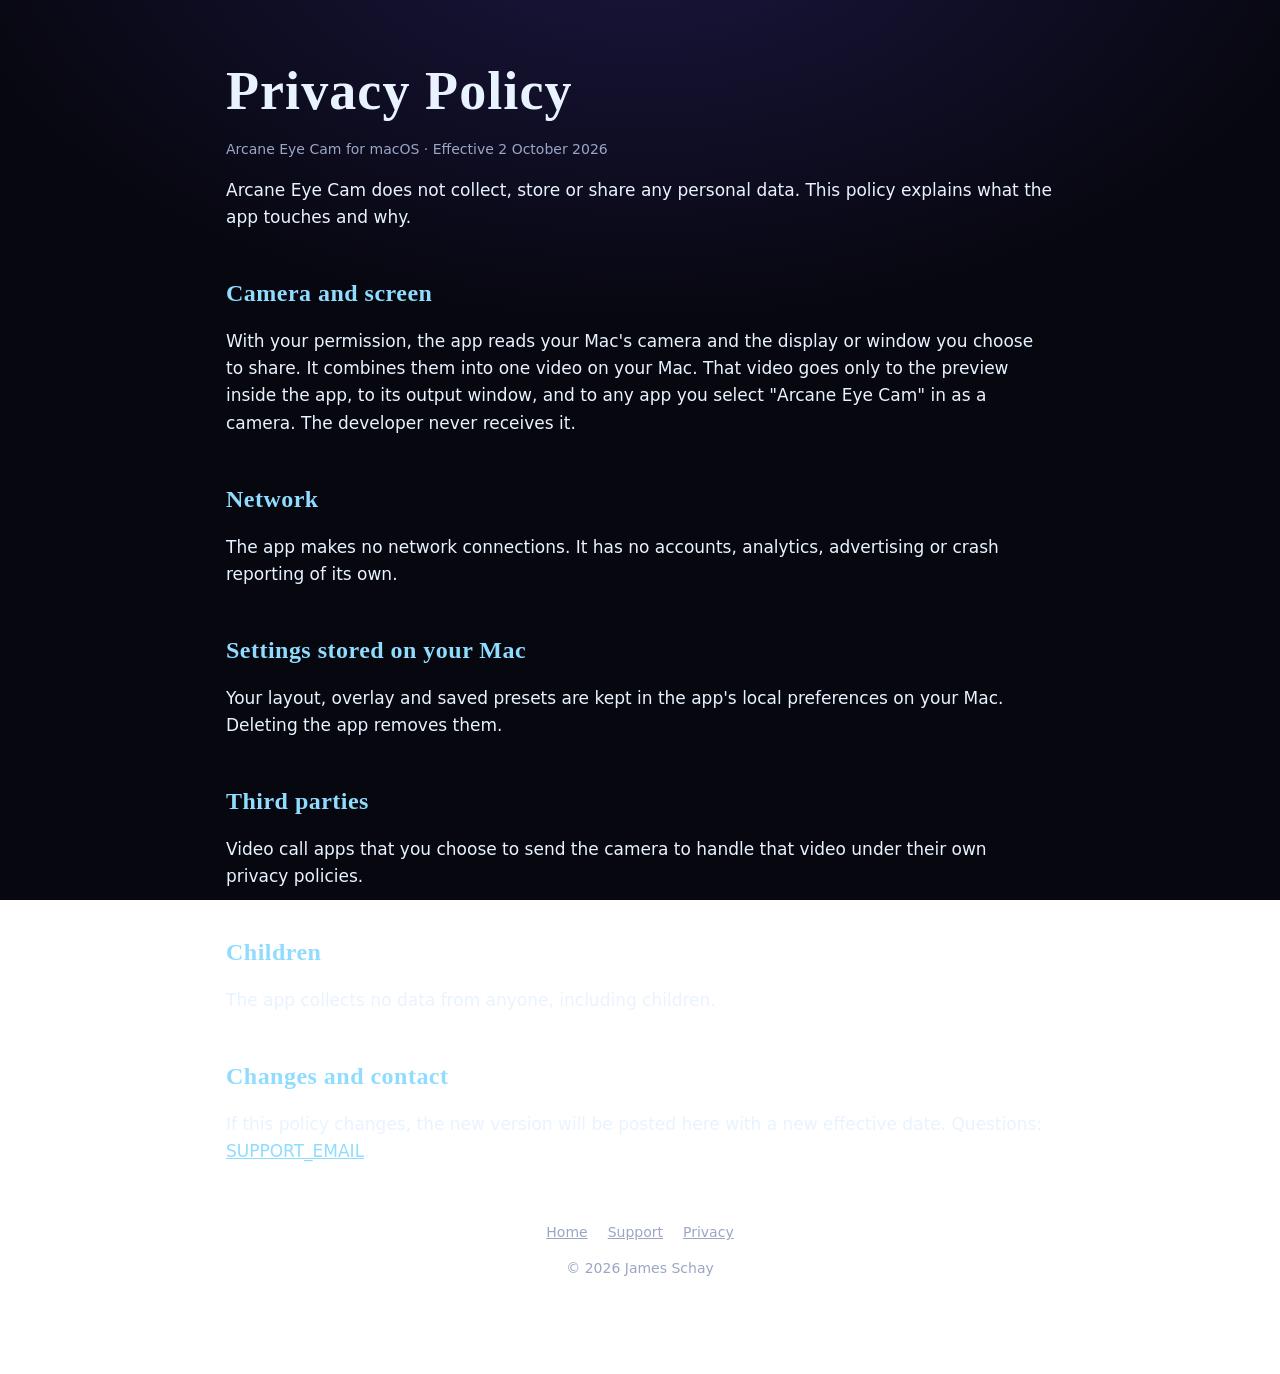
==== privacy.html @ d4c601be "Add Arcane Eye Cam store pages and Pages workflow Co-Authored-By: Claude Opus 5.5 (1M context) <nore" ====
<!doctype html><html lang="en"><head><meta charset="utf-8"><meta name="viewport" content="width=device-width,initial-scale=1"><link rel="stylesheet" href="style.css"><link rel="icon" href="icon.png"><title>Arcane Eye Cam Privacy</title></head><body><main>
<h1>Privacy Policy</h1><p class="small">Arcane Eye Cam for macOS · Effective 2 October 2026</p>
<p>Arcane Eye Cam does not collect, store or share any personal data. This policy explains what the app touches and why.</p>
<h2>Camera and screen</h2>
<p>With your permission, the app reads your Mac's camera and the display or window you choose to share. It combines them into one video on your Mac. That video goes only to the preview inside the app, to its output window, and to any app you select "Arcane Eye Cam" in as a camera. The developer never receives it.</p>
<h2>Network</h2>
<p>The app makes no network connections. It has no accounts, analytics, advertising or crash reporting of its own.</p>
<h2>Settings stored on your Mac</h2>
<p>Your layout, overlay and saved presets are kept in the app's local preferences on your Mac. Deleting the app removes them.</p>
<h2>Third parties</h2>
<p>Video call apps that you choose to send the camera to handle that video under their own privacy policies.</p>
<h2>Children</h2><p>The app collects no data from anyone, including children.</p>
<h2>Changes and contact</h2>
<p>If this policy changes, the new version will be posted here with a new effective date. Questions: <a href="mailto:SUPPORT_EMAIL">SUPPORT_EMAIL</a>.</p>
<nav><a href="index.html">Home</a><a href="support.html">Support</a><a href="privacy.html">Privacy</a></nav><p class="small" style="text-align:center">© 2026 James Schay</p></main></body></html>
---- style.css ----
@font-face{font-family:Cinzel;font-weight:600;src:url(fonts/Cinzel-600.ttf)}@font-face{font-family:Inter;font-weight:400;src:url(fonts/Inter-400.ttf)}@font-face{font-family:Inter;font-weight:600;src:url(fonts/Inter-600.ttf)}
:root{--bg:#07070f;--panel:#12112a;--line:#26244a;--text:#e9f3ff;--muted:#9aa6c4;--glow:#8fdcff;--accent:#7a4dff}
*{box-sizing:border-box}
body{margin:0;background:radial-gradient(1200px 700px at 50% -10%,#1b1640 0,var(--bg) 60%) fixed;color:var(--text);font:17px/1.6 Inter,system-ui,-apple-system,sans-serif}
main{max-width:860px;margin:0 auto;padding:48px 16px 80px}
a{color:var(--glow)}
h1,h2{font-family:Cinzel,Georgia,serif;letter-spacing:.02em;line-height:1.2}
h1{font-size:clamp(34px,6vw,54px);margin:.2em 0}
h2{font-size:24px;margin-top:2em;color:var(--glow)}
.hero{text-align:center;padding:24px 0 8px}
.hero img{width:180px;height:180px;filter:drop-shadow(0 0 40px rgba(57,182,255,.35))}
.lede{font-size:21px;color:var(--muted);max-width:620px;margin:0 auto}
.grid{display:grid;grid-template-columns:repeat(auto-fit,minmax(240px,1fr));gap:16px;margin-top:40px}
.card{background:var(--panel);border:1px solid var(--line);border-radius:16px;padding:20px}
.card h3{margin:0 0 6px;font-size:18px}
.card p{margin:0;color:var(--muted);font-size:15px}
.btn{display:inline-block;margin-top:24px;padding:12px 22px;border-radius:12px;background:var(--text);color:#0b0a1c;font-weight:600;text-decoration:none}
nav{display:flex;gap:20px;justify-content:center;margin-top:56px;font-size:14px;color:var(--muted)}
nav a{color:var(--muted)}
kbd{background:var(--panel);border:1px solid var(--line);border-radius:6px;padding:1px 6px;font-size:14px}
table{border-collapse:collapse;width:100%}td{padding:6px 8px;border-bottom:1px solid var(--line)}
.small{color:var(--muted);font-size:14px}
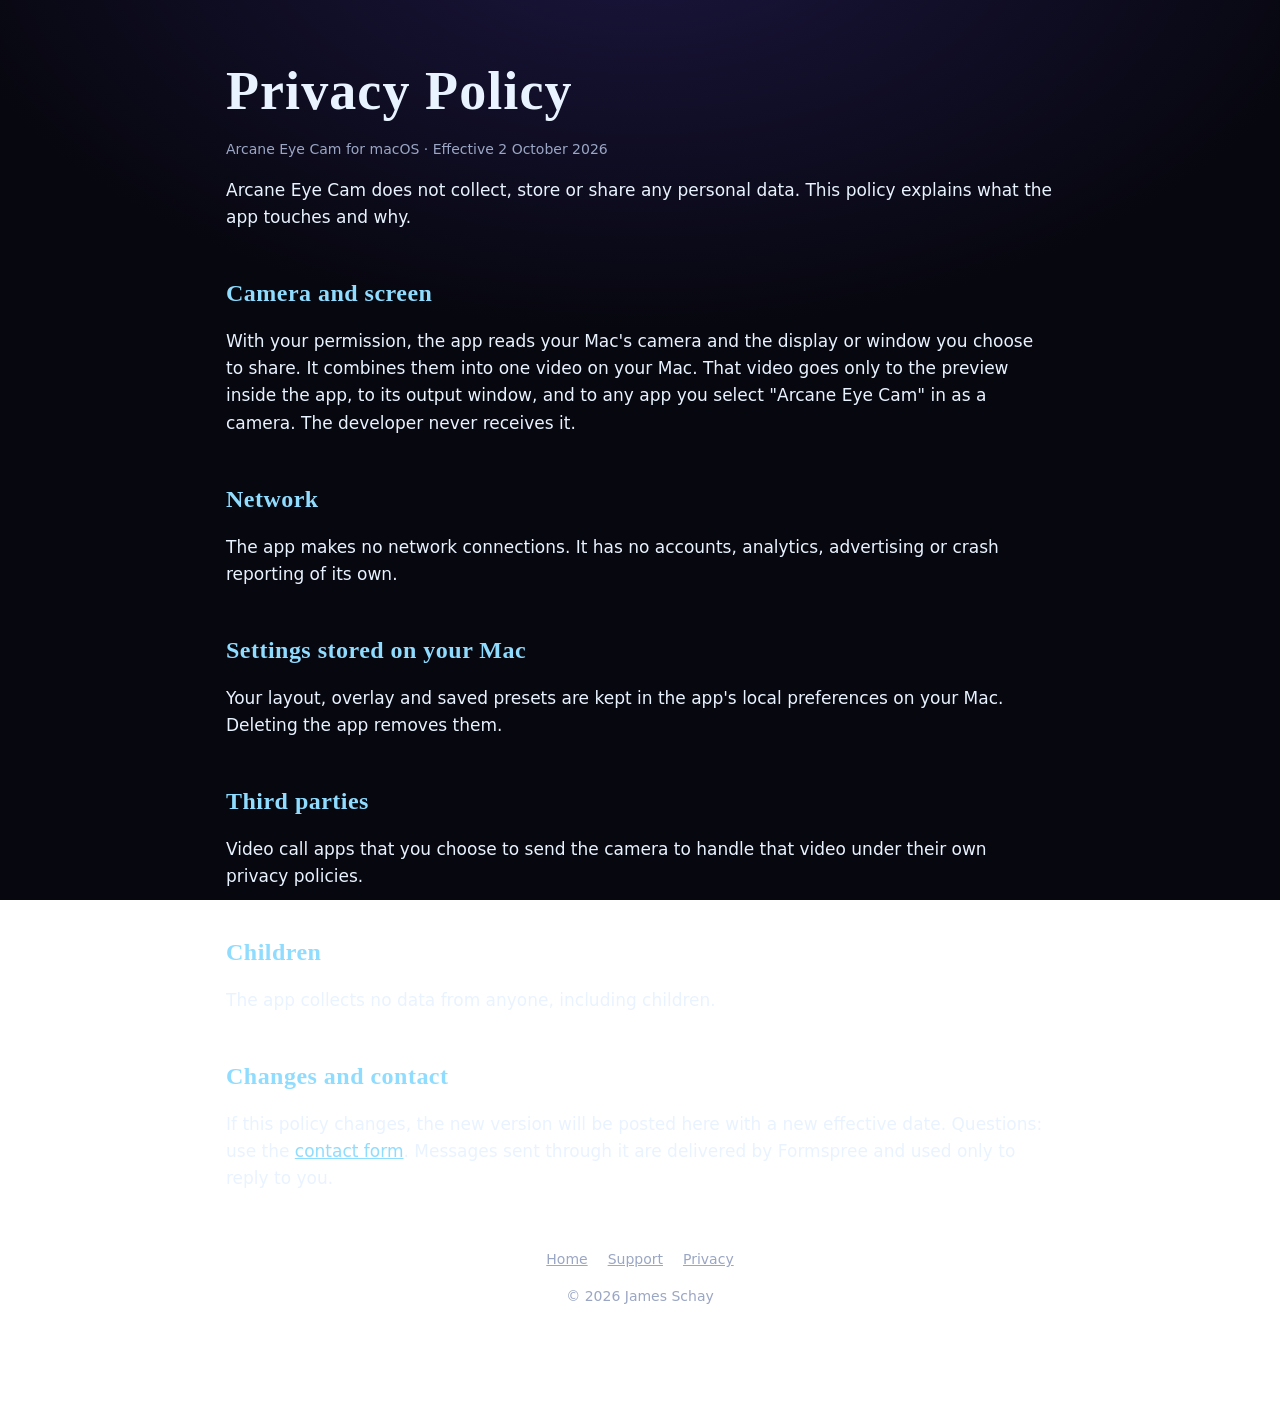
==== commit 9f89a22b: "Support: contact form via Formspree instead of a public email Co-Authored-By: Claude Opus 5.5 (1M co" ====
--- a/privacy.html
+++ b/privacy.html
@@ -11,5 +11,5 @@
 <p>Video call apps that you choose to send the camera to handle that video under their own privacy policies.</p>
 <h2>Children</h2><p>The app collects no data from anyone, including children.</p>
 <h2>Changes and contact</h2>
-<p>If this policy changes, the new version will be posted here with a new effective date. Questions: <a href="mailto:SUPPORT_EMAIL">SUPPORT_EMAIL</a>.</p>
+<p>If this policy changes, the new version will be posted here with a new effective date. Questions: use the <a href="support.html#contact">contact form</a>. Messages sent through it are delivered by Formspree and used only to reply to you.</p>
 <nav><a href="index.html">Home</a><a href="support.html">Support</a><a href="privacy.html">Privacy</a></nav><p class="small" style="text-align:center">© 2026 James Schay</p></main></body></html>
--- a/style.css
+++ b/style.css
@@ -20,3 +20,8 @@
 kbd{background:var(--panel);border:1px solid var(--line);border-radius:6px;padding:1px 6px;font-size:14px}
 table{border-collapse:collapse;width:100%}td{padding:6px 8px;border-bottom:1px solid var(--line)}
 .small{color:var(--muted);font-size:14px}
+form.card{display:grid;gap:14px;margin-top:12px}
+label{display:grid;gap:6px;font-size:15px;color:var(--muted)}
+input,textarea{font:inherit;color:var(--text);background:#0b0a1c;border:1px solid var(--line);border-radius:10px;padding:10px 12px;width:100%}
+input:focus,textarea:focus{outline:2px solid var(--glow);outline-offset:1px}
+form .btn{border:0;cursor:pointer;justify-self:start;margin-top:4px}
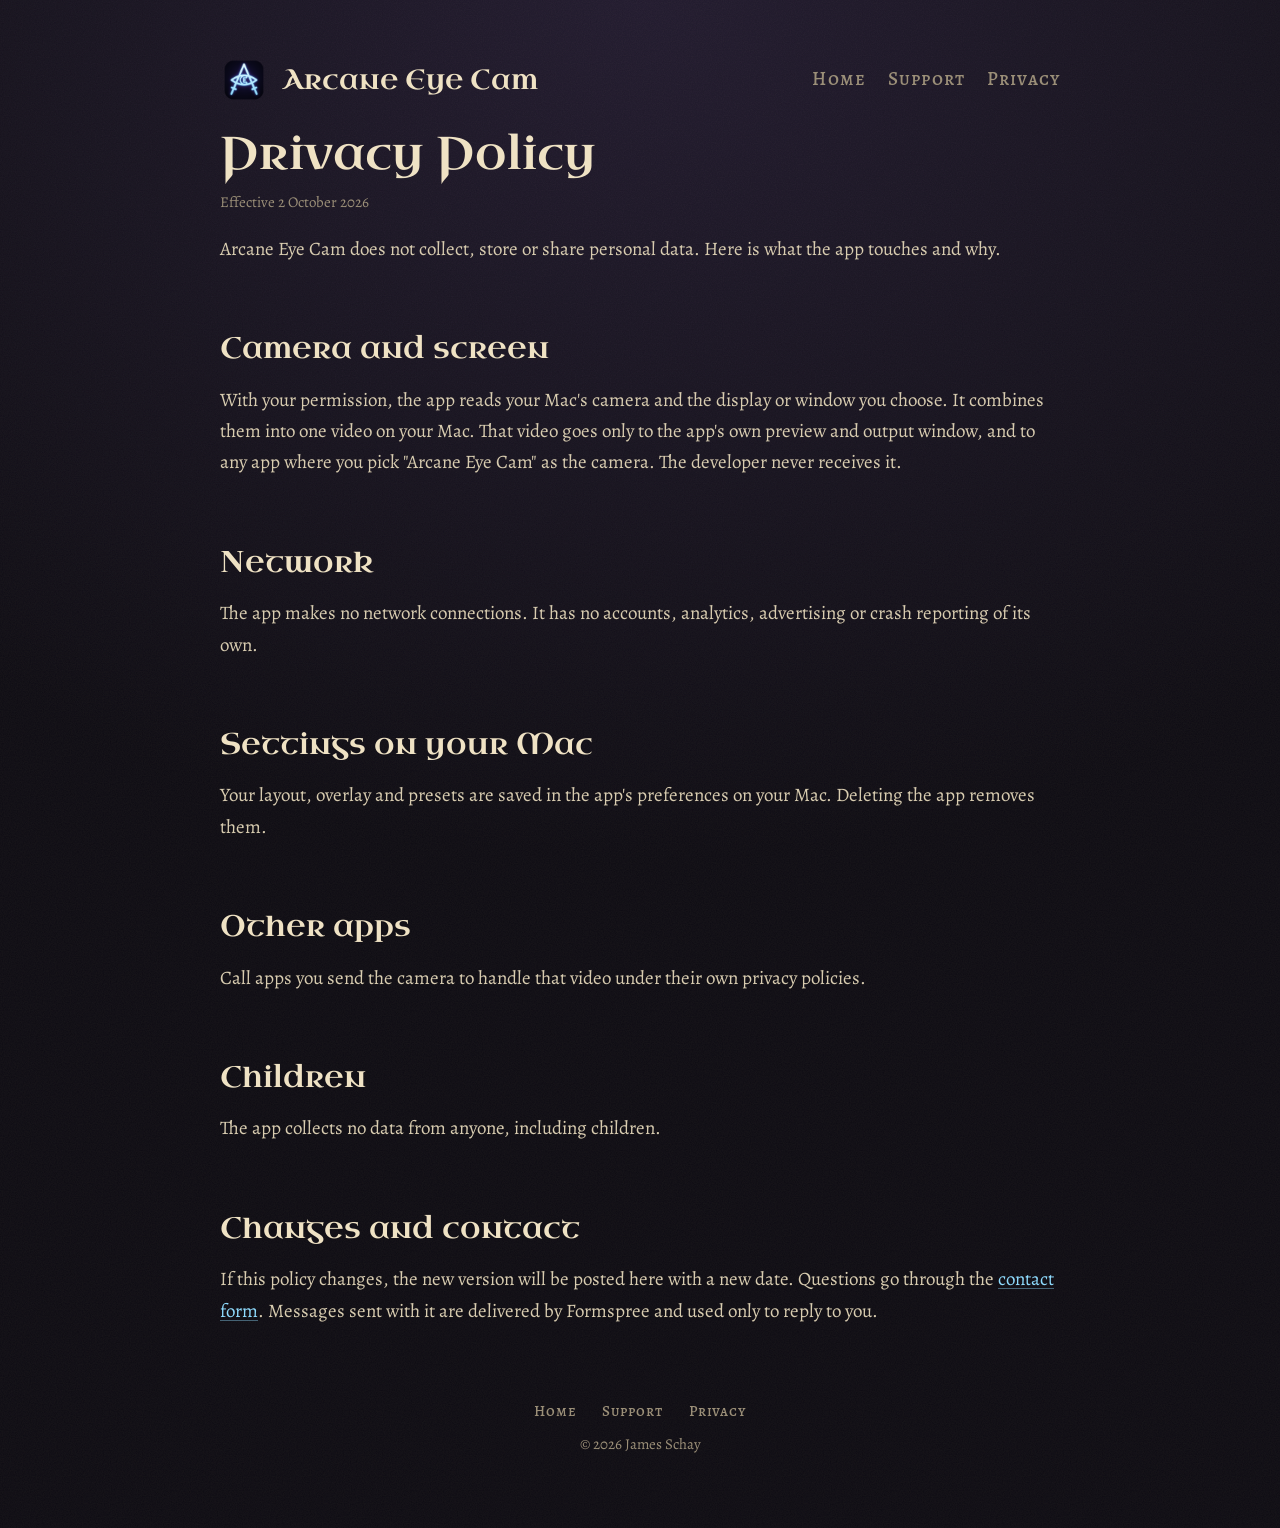
==== commit 45520ee9: "Redesign site: Uncial wordmark, parchment and gold, spellbook-style features Co-Authored-By: Claude " ====
--- a/privacy.html
+++ b/privacy.html
@@ -1,15 +1,15 @@
-<!doctype html><html lang="en"><head><meta charset="utf-8"><meta name="viewport" content="width=device-width,initial-scale=1"><link rel="stylesheet" href="style.css"><link rel="icon" href="icon.png"><title>Arcane Eye Cam Privacy</title></head><body><main>
-<h1>Privacy Policy</h1><p class="small">Arcane Eye Cam for macOS · Effective 2 October 2026</p>
-<p>Arcane Eye Cam does not collect, store or share any personal data. This policy explains what the app touches and why.</p>
+<!doctype html><html lang="en"><head><meta charset="utf-8"><meta name="viewport" content="width=device-width,initial-scale=1"><link rel="stylesheet" href="style.css?v=3"><link rel="icon" href="icon.png"><title>Privacy · Arcane Eye Cam</title></head><body><main><div class="top"><a class="small-mast" href="./"><img src="icon.png" alt=""><span>Arcane Eye Cam</span></a><nav><a href="./">Home</a><a href="support.html">Support</a><a href="privacy.html">Privacy</a></nav></div>
+<h1>Privacy Policy</h1><p class="note">Effective 2 October 2026</p>
+<p>Arcane Eye Cam does not collect, store or share personal data. Here is what the app touches and why.</p>
 <h2>Camera and screen</h2>
-<p>With your permission, the app reads your Mac's camera and the display or window you choose to share. It combines them into one video on your Mac. That video goes only to the preview inside the app, to its output window, and to any app you select "Arcane Eye Cam" in as a camera. The developer never receives it.</p>
+<p>With your permission, the app reads your Mac's camera and the display or window you choose. It combines them into one video on your Mac. That video goes only to the app's own preview and output window, and to any app where you pick "Arcane Eye Cam" as the camera. The developer never receives it.</p>
 <h2>Network</h2>
 <p>The app makes no network connections. It has no accounts, analytics, advertising or crash reporting of its own.</p>
-<h2>Settings stored on your Mac</h2>
-<p>Your layout, overlay and saved presets are kept in the app's local preferences on your Mac. Deleting the app removes them.</p>
-<h2>Third parties</h2>
-<p>Video call apps that you choose to send the camera to handle that video under their own privacy policies.</p>
+<h2>Settings on your Mac</h2>
+<p>Your layout, overlay and presets are saved in the app's preferences on your Mac. Deleting the app removes them.</p>
+<h2>Other apps</h2>
+<p>Call apps you send the camera to handle that video under their own privacy policies.</p>
 <h2>Children</h2><p>The app collects no data from anyone, including children.</p>
 <h2>Changes and contact</h2>
-<p>If this policy changes, the new version will be posted here with a new effective date. Questions: use the <a href="support.html#contact">contact form</a>. Messages sent through it are delivered by Formspree and used only to reply to you.</p>
-<nav><a href="index.html">Home</a><a href="support.html">Support</a><a href="privacy.html">Privacy</a></nav><p class="small" style="text-align:center">© 2026 James Schay</p></main></body></html>
+<p>If this policy changes, the new version will be posted here with a new date. Questions go through the <a href="support.html#contact">contact form</a>. Messages sent with it are delivered by Formspree and used only to reply to you.</p>
+<footer><nav><a href="./">Home</a><a href="support.html">Support</a><a href="privacy.html">Privacy</a></nav>© 2026 James Schay</footer></main></body></html>
--- a/style.css
+++ b/style.css
@@ -1,27 +1,83 @@
-@font-face{font-family:Cinzel;font-weight:600;src:url(fonts/Cinzel-600.ttf)}@font-face{font-family:Inter;font-weight:400;src:url(fonts/Inter-400.ttf)}@font-face{font-family:Inter;font-weight:600;src:url(fonts/Inter-600.ttf)}
-:root{--bg:#07070f;--panel:#12112a;--line:#26244a;--text:#e9f3ff;--muted:#9aa6c4;--glow:#8fdcff;--accent:#7a4dff}
+@font-face{font-family:"IM Fell English SC";src:url(fonts/IMFellEnglishSC-400.ttf)}
+@font-face{font-family:"Almendra SC";src:url(fonts/AlmendraSC-400.ttf)}
+@font-face{font-family:"Uncial Antiqua";src:url(fonts/UncialAntiqua-400.ttf)}
+@font-face{font-family:"Cinzel Decorative";font-weight:700;src:url(fonts/CinzelDecorative-700.ttf)}
+@font-face{font-family:Alegreya;font-weight:400;src:url(fonts/Alegreya-400.ttf)}
+@font-face{font-family:Alegreya;font-weight:700;src:url(fonts/Alegreya-700.ttf)}
+@font-face{font-family:"Alegreya SC";font-weight:500;src:url(fonts/AlegreyaSC-500.ttf)}
+
+:root{
+  --display:"Uncial Antiqua",Georgia,serif;   /* the wordmark lettering; swap here */
+  --ink:#0d0b12;--ink2:#16121f;--vellum:#efe2c4;--text:#d8ccb0;--faded:#9b8f78;
+  --gold:#c9a75a;--gold-dim:#6d5a33;--frost:#8fdcff;
+}
 *{box-sizing:border-box}
-body{margin:0;background:radial-gradient(1200px 700px at 50% -10%,#1b1640 0,var(--bg) 60%) fixed;color:var(--text);font:17px/1.6 Inter,system-ui,-apple-system,sans-serif}
-main{max-width:860px;margin:0 auto;padding:48px 16px 80px}
-a{color:var(--glow)}
-h1,h2{font-family:Cinzel,Georgia,serif;letter-spacing:.02em;line-height:1.2}
-h1{font-size:clamp(34px,6vw,54px);margin:.2em 0}
-h2{font-size:24px;margin-top:2em;color:var(--glow)}
-.hero{text-align:center;padding:24px 0 8px}
-.hero img{width:180px;height:180px;filter:drop-shadow(0 0 40px rgba(57,182,255,.35))}
-.lede{font-size:21px;color:var(--muted);max-width:620px;margin:0 auto}
-.grid{display:grid;grid-template-columns:repeat(auto-fit,minmax(240px,1fr));gap:16px;margin-top:40px}
-.card{background:var(--panel);border:1px solid var(--line);border-radius:16px;padding:20px}
-.card h3{margin:0 0 6px;font-size:18px}
-.card p{margin:0;color:var(--muted);font-size:15px}
-.btn{display:inline-block;margin-top:24px;padding:12px 22px;border-radius:12px;background:var(--text);color:#0b0a1c;font-weight:600;text-decoration:none}
-nav{display:flex;gap:20px;justify-content:center;margin-top:56px;font-size:14px;color:var(--muted)}
-nav a{color:var(--muted)}
-kbd{background:var(--panel);border:1px solid var(--line);border-radius:6px;padding:1px 6px;font-size:14px}
-table{border-collapse:collapse;width:100%}td{padding:6px 8px;border-bottom:1px solid var(--line)}
-.small{color:var(--muted);font-size:14px}
-form.card{display:grid;gap:14px;margin-top:12px}
-label{display:grid;gap:6px;font-size:15px;color:var(--muted)}
-input,textarea{font:inherit;color:var(--text);background:#0b0a1c;border:1px solid var(--line);border-radius:10px;padding:10px 12px;width:100%}
-input:focus,textarea:focus{outline:2px solid var(--glow);outline-offset:1px}
-form .btn{border:0;cursor:pointer;justify-self:start;margin-top:4px}
+html{background:var(--ink)}
+body{margin:0;color:var(--text);font:19px/1.65 Alegreya,Georgia,serif;
+  background:
+    url("data:image/svg+xml,%3Csvg xmlns='http://www.w3.org/2000/svg' width='240' height='240'%3E%3Cfilter id='n'%3E%3CfeTurbulence type='fractalNoise' baseFrequency='.85' numOctaves='3' stitchTiles='stitch'/%3E%3CfeColorMatrix values='0 0 0 0 .9 0 0 0 0 .8 0 0 0 0 .6 0 0 0 .05 0'/%3E%3C/filter%3E%3Crect width='100%25' height='100%25' filter='url(%23n)'/%3E%3C/svg%3E"),
+    radial-gradient(120% 80% at 50% 0,#211a2e 0,var(--ink) 70%);}
+main{max-width:880px;margin:0 auto;padding:56px 20px 72px}
+a{color:var(--frost);text-decoration-color:rgba(143,220,255,.4);text-underline-offset:3px}
+a:hover{text-decoration-color:var(--frost)}
+
+/* masthead */
+.mast{text-align:center}
+.mast img{width:148px;height:148px}
+.mast .word{font-family:var(--display);font-weight:400;font-size:clamp(44px,8vw,78px);line-height:1;color:var(--vellum);margin:18px 0 6px;letter-spacing:.01em}
+.mast .tag{font-family:"Alegreya SC",serif;font-size:20px;letter-spacing:.12em;color:var(--gold)}
+.small-mast{display:flex;align-items:center;gap:14px;text-decoration:none;color:var(--vellum)}
+.small-mast img{width:48px;height:48px}
+.small-mast span{font-family:var(--display);font-size:28px}
+
+/* ornamental rule */
+.rule{display:flex;align-items:center;gap:14px;margin:40px auto;max-width:520px;color:var(--gold)}
+.rule::before,.rule::after{content:"";flex:1;height:1px;background:linear-gradient(90deg,transparent,var(--gold-dim),var(--gold-dim),transparent)}
+.rule svg{width:22px;height:22px}
+
+h1,h2{font-family:var(--display);font-weight:400;color:var(--vellum);line-height:1.15}
+h1{font-size:46px;margin:.4em 0 .2em}
+h2{font-size:30px;margin:2.2em 0 .5em}
+.lede{font-size:22px;color:var(--text);max-width:640px;margin:0 auto;text-align:center}
+
+/* call to action */
+.cta{display:inline-block;margin-top:28px;padding:12px 26px;border:1px solid var(--gold);color:var(--vellum);
+  font-family:"Alegreya SC",serif;letter-spacing:.08em;text-decoration:none;background:rgba(201,167,90,.08);
+  box-shadow:inset 0 0 0 3px var(--ink),inset 0 0 0 4px var(--gold-dim)}
+.cta:hover{background:rgba(201,167,90,.16)}
+
+/* screenshot plate */
+.plate{margin:44px 0 0;padding:10px;border:1px solid var(--gold-dim);background:var(--ink2);position:relative}
+.plate img{display:block;width:100%;height:auto}
+.plate::before,.plate::after{content:"";position:absolute;width:18px;height:18px;border:2px solid var(--gold)}
+.plate::before{top:-5px;left:-5px;border-right:0;border-bottom:0}
+.plate::after{bottom:-5px;right:-5px;border-left:0;border-top:0}
+.plate figcaption{font-size:15px;color:var(--faded);text-align:center;padding-top:8px;font-style:italic}
+
+/* feature list, written like entries in a spellbook */
+.tome{display:grid;grid-template-columns:1fr 1fr;gap:6px 48px;margin-top:8px}
+.tome div{padding:14px 0;border-bottom:1px dashed #3a3226}
+.tome h3{margin:0 0 2px;font-family:"Alegreya SC",serif;font-weight:500;font-size:21px;color:var(--vellum);letter-spacing:.03em}
+.tome h3::before{content:"◆";color:var(--gold);font-size:12px;margin-right:10px;vertical-align:3px}
+.tome p{margin:0;color:var(--text)}
+@media (max-width:640px){.tome{grid-template-columns:1fr}}
+
+ol,ul{padding-left:1.3em}li{margin:.3em 0}
+kbd{font:15px/1 Alegreya,serif;border:1px solid var(--gold-dim);border-bottom-width:2px;border-radius:4px;padding:2px 7px;color:var(--vellum);background:var(--ink2)}
+table{border-collapse:collapse;width:100%}td{padding:8px 6px;border-bottom:1px dashed #3a3226}
+dt{font-weight:700;color:var(--vellum);margin-top:1em}dd{margin:0}
+
+/* contact form */
+form{display:grid;gap:16px;margin-top:12px;padding:24px;border:1px solid var(--gold-dim);background:rgba(22,18,31,.7)}
+label{display:grid;gap:6px;font-family:"Alegreya SC",serif;font-size:16px;letter-spacing:.05em;color:var(--gold)}
+input,textarea{font:18px Alegreya,serif;color:var(--vellum);background:var(--ink);border:1px solid #3a3226;border-radius:2px;padding:10px 12px;width:100%}
+input:focus,textarea:focus{outline:1px solid var(--frost);border-color:var(--frost)}
+form .cta{margin-top:4px;justify-self:start;cursor:pointer;font-size:17px}
+.note{font-size:15px;color:var(--faded);margin:0}
+
+footer{margin-top:72px;text-align:center;font-size:15px;color:var(--faded)}
+footer nav{display:flex;gap:26px;justify-content:center;font-family:"Alegreya SC",serif;letter-spacing:.06em;margin-bottom:8px}
+footer a{color:var(--faded);text-decoration:none}footer a:hover{color:var(--vellum)}
+.top{display:flex;justify-content:space-between;align-items:center;margin-bottom:24px}
+.top nav{display:flex;gap:22px;font-family:"Alegreya SC",serif;letter-spacing:.06em}
+.top nav a{color:var(--faded);text-decoration:none}.top nav a:hover{color:var(--vellum)}
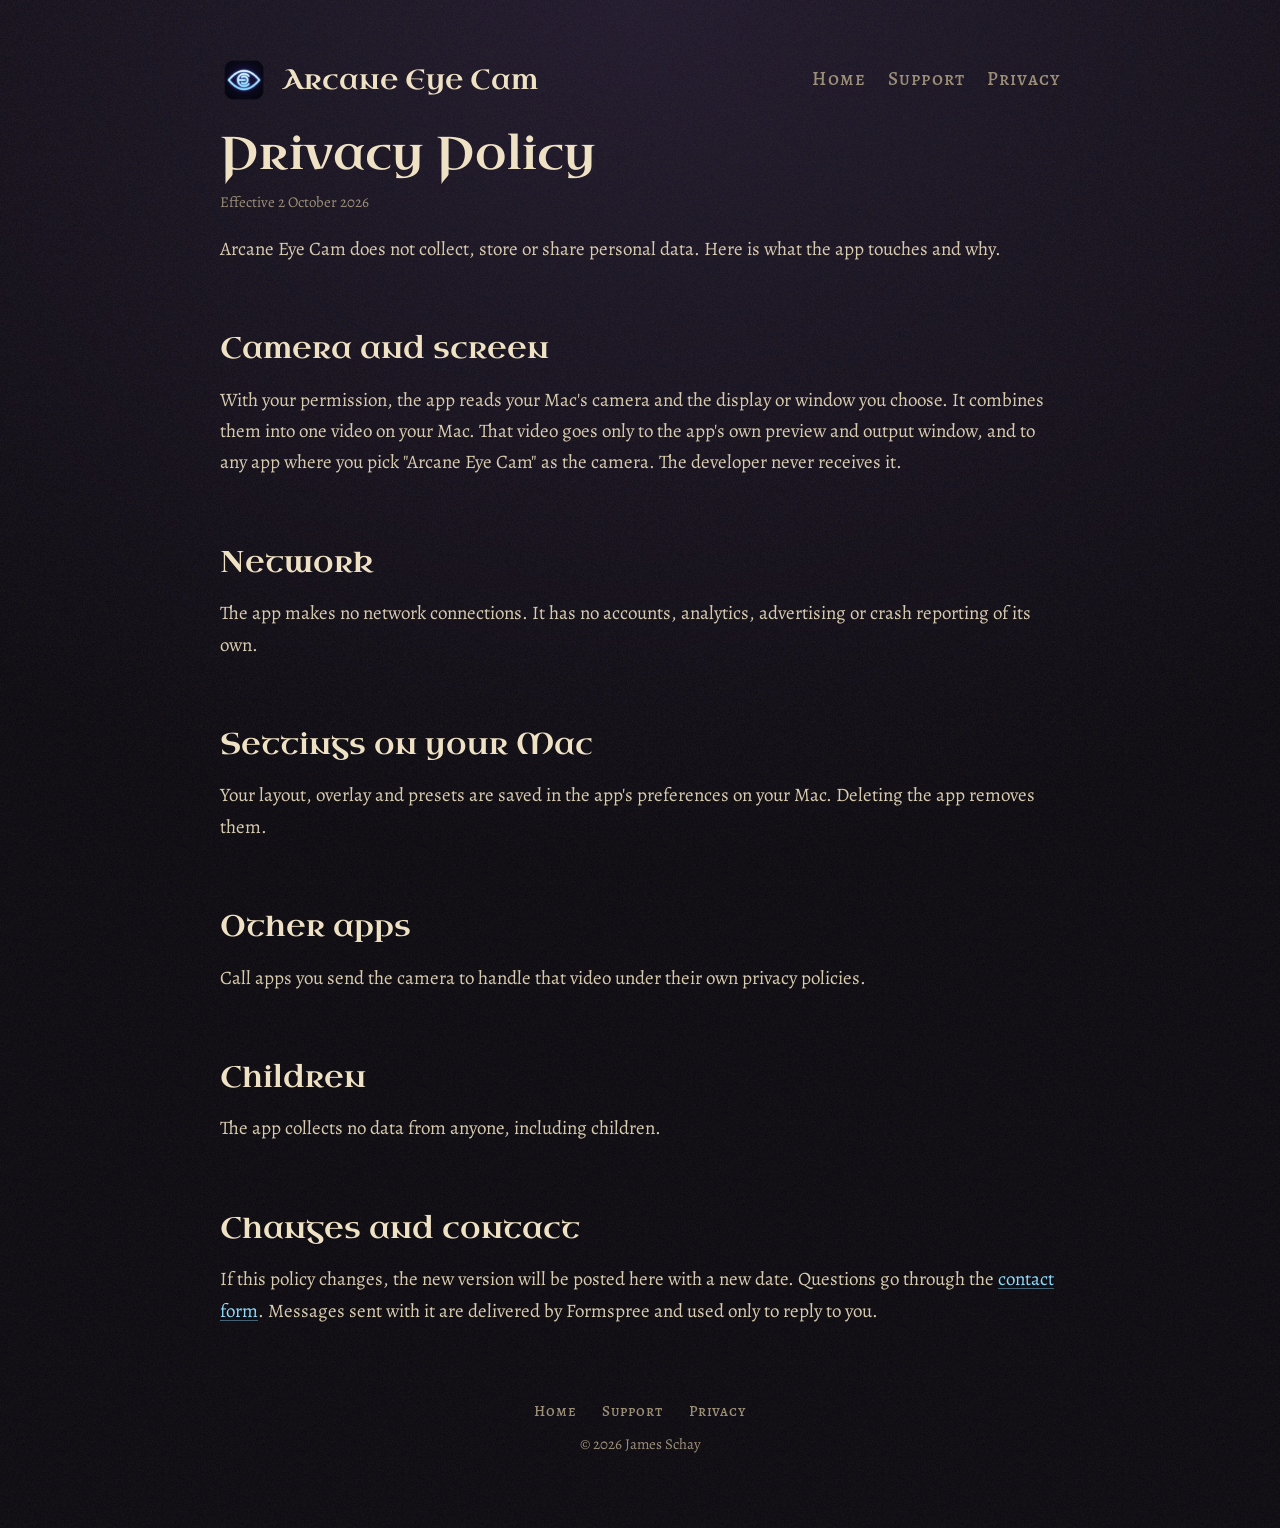
==== commit b03ad1a1: "Lighter page: noise texture as an image, WOFF2 fonts, drop unused fonts The background grain was a l" ====
--- a/privacy.html
+++ b/privacy.html
@@ -1,4 +1,4 @@
-<!doctype html><html lang="en"><head><meta charset="utf-8"><meta name="viewport" content="width=device-width,initial-scale=1"><link rel="stylesheet" href="style.css?v=3"><link rel="icon" href="icon.png"><title>Privacy · Arcane Eye Cam</title></head><body><main><div class="top"><a class="small-mast" href="./"><img src="icon.png" alt=""><span>Arcane Eye Cam</span></a><nav><a href="./">Home</a><a href="support.html">Support</a><a href="privacy.html">Privacy</a></nav></div>
+<!doctype html><html lang="en"><head><meta charset="utf-8"><meta name="viewport" content="width=device-width,initial-scale=1"><link rel="stylesheet" href="style.css?v=5"><link rel="icon" href="icon.png"><title>Privacy · Arcane Eye Cam</title></head><body><main><div class="top"><a class="small-mast" href="./"><img src="icon.png" alt=""><span>Arcane Eye Cam</span></a><nav><a href="./">Home</a><a href="support.html">Support</a><a href="privacy.html">Privacy</a></nav></div>
 <h1>Privacy Policy</h1><p class="note">Effective 2 October 2026</p>
 <p>Arcane Eye Cam does not collect, store or share personal data. Here is what the app touches and why.</p>
 <h2>Camera and screen</h2>
--- a/style.css
+++ b/style.css
@@ -1,10 +1,7 @@
-@font-face{font-family:"IM Fell English SC";src:url(fonts/IMFellEnglishSC-400.ttf)}
-@font-face{font-family:"Almendra SC";src:url(fonts/AlmendraSC-400.ttf)}
-@font-face{font-family:"Uncial Antiqua";src:url(fonts/UncialAntiqua-400.ttf)}
-@font-face{font-family:"Cinzel Decorative";font-weight:700;src:url(fonts/CinzelDecorative-700.ttf)}
-@font-face{font-family:Alegreya;font-weight:400;src:url(fonts/Alegreya-400.ttf)}
-@font-face{font-family:Alegreya;font-weight:700;src:url(fonts/Alegreya-700.ttf)}
-@font-face{font-family:"Alegreya SC";font-weight:500;src:url(fonts/AlegreyaSC-500.ttf)}
+@font-face{font-family:"Uncial Antiqua";src:url(fonts/UncialAntiqua-400.woff2) format("woff2");font-display:swap}
+@font-face{font-family:Alegreya;font-weight:400;src:url(fonts/Alegreya-400.woff2) format("woff2");font-display:swap}
+@font-face{font-family:Alegreya;font-weight:700;src:url(fonts/Alegreya-700.woff2) format("woff2");font-display:swap}
+@font-face{font-family:"Alegreya SC";font-weight:500;src:url(fonts/AlegreyaSC-500.woff2) format("woff2");font-display:swap}
 
 :root{
   --display:"Uncial Antiqua",Georgia,serif;   /* the wordmark lettering; swap here */
@@ -15,7 +12,7 @@
 html{background:var(--ink)}
 body{margin:0;color:var(--text);font:19px/1.65 Alegreya,Georgia,serif;
   background:
-    url("data:image/svg+xml,%3Csvg xmlns='http://www.w3.org/2000/svg' width='240' height='240'%3E%3Cfilter id='n'%3E%3CfeTurbulence type='fractalNoise' baseFrequency='.85' numOctaves='3' stitchTiles='stitch'/%3E%3CfeColorMatrix values='0 0 0 0 .9 0 0 0 0 .8 0 0 0 0 .6 0 0 0 .05 0'/%3E%3C/filter%3E%3Crect width='100%25' height='100%25' filter='url(%23n)'/%3E%3C/svg%3E"),
+    url(noise.png),
     radial-gradient(120% 80% at 50% 0,#211a2e 0,var(--ink) 70%);}
 main{max-width:880px;margin:0 auto;padding:56px 20px 72px}
 a{color:var(--frost);text-decoration-color:rgba(143,220,255,.4);text-underline-offset:3px}
@@ -48,7 +45,7 @@
 
 /* screenshot plate */
 .plate{margin:44px 0 0;padding:10px;border:1px solid var(--gold-dim);background:var(--ink2);position:relative}
-.plate img{display:block;width:100%;height:auto}
+.plate img,.plate video{display:block;width:100%;height:auto}
 .plate::before,.plate::after{content:"";position:absolute;width:18px;height:18px;border:2px solid var(--gold)}
 .plate::before{top:-5px;left:-5px;border-right:0;border-bottom:0}
 .plate::after{bottom:-5px;right:-5px;border-left:0;border-top:0}
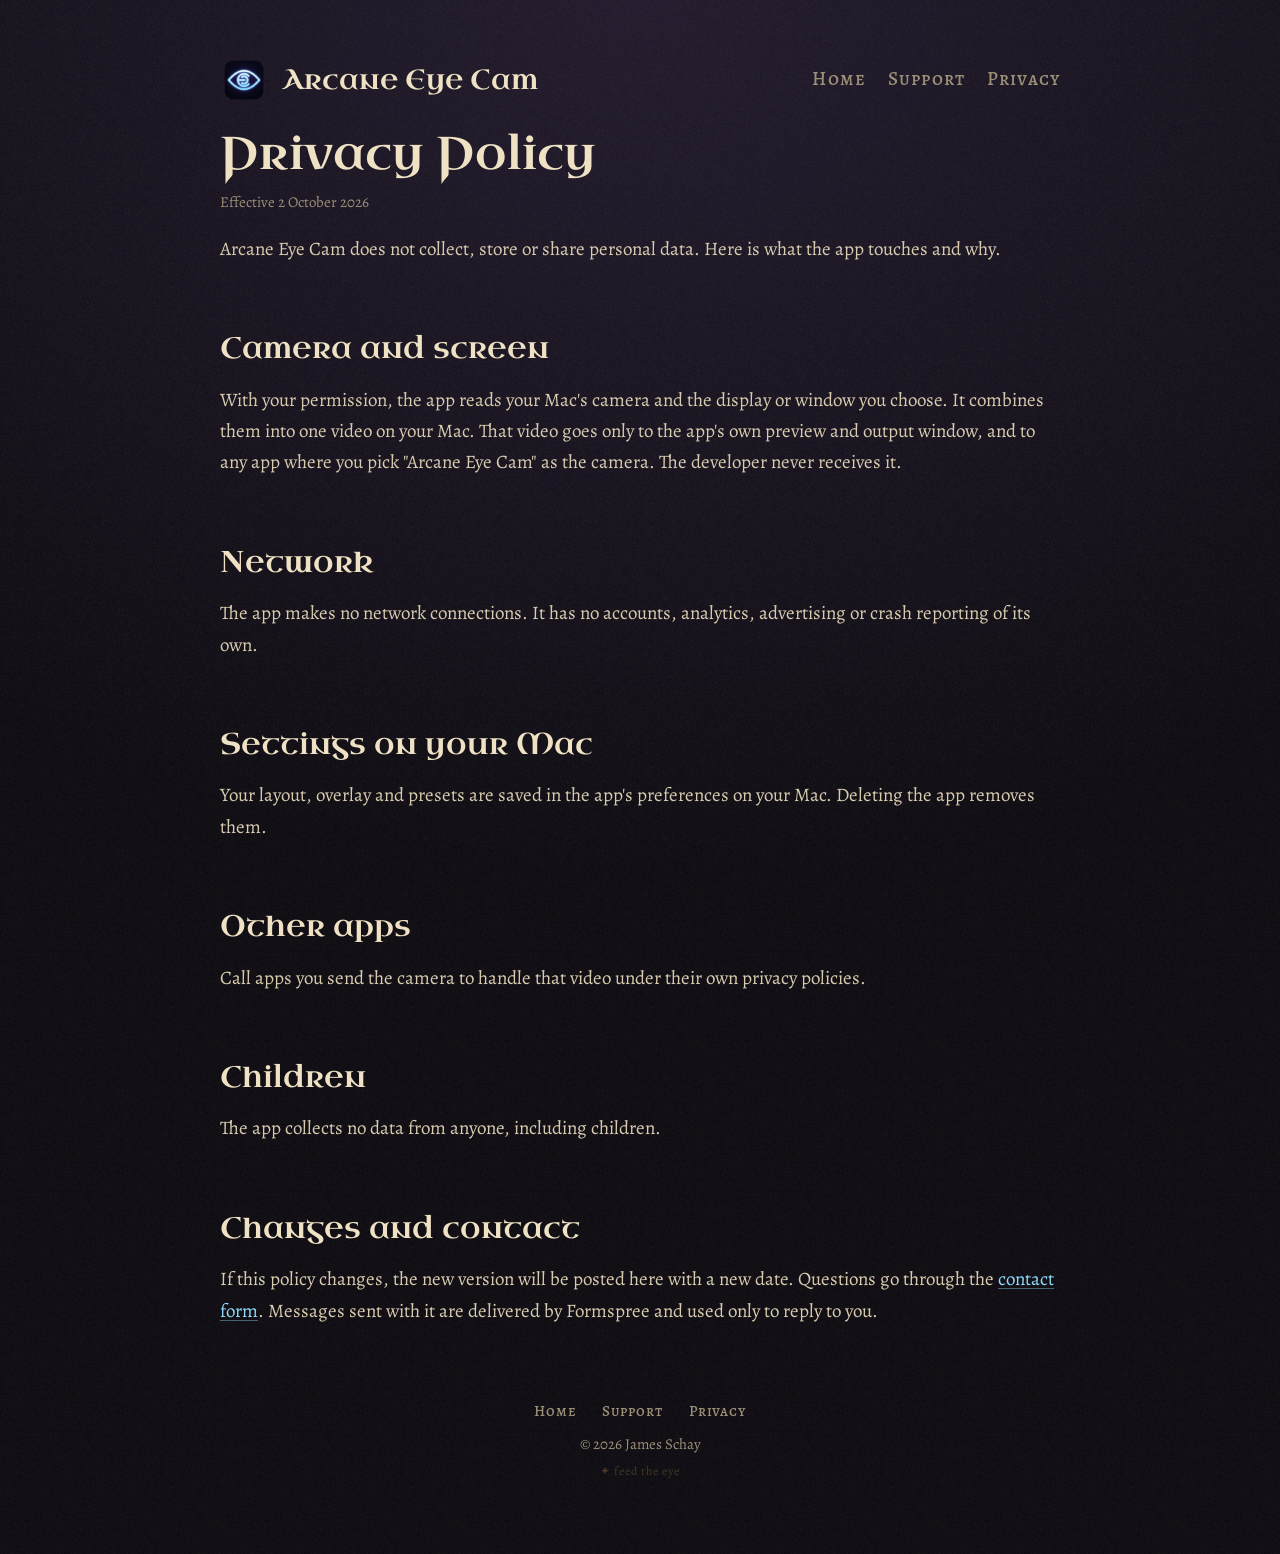
==== commit 309c36b5: "Add a quiet Ko-fi tip link to the footer Co-Authored-By: Claude Opus 5.5 (1M context) <noreply@anthr" ====
--- a/privacy.html
+++ b/privacy.html
@@ -1,4 +1,4 @@
-<!doctype html><html lang="en"><head><meta charset="utf-8"><meta name="viewport" content="width=device-width,initial-scale=1"><link rel="stylesheet" href="style.css?v=5"><link rel="icon" href="icon.png"><title>Privacy · Arcane Eye Cam</title></head><body><main><div class="top"><a class="small-mast" href="./"><img src="icon.png" alt=""><span>Arcane Eye Cam</span></a><nav><a href="./">Home</a><a href="support.html">Support</a><a href="privacy.html">Privacy</a></nav></div>
+<!doctype html><html lang="en"><head><meta charset="utf-8"><meta name="viewport" content="width=device-width,initial-scale=1"><link rel="stylesheet" href="style.css?v=6"><link rel="icon" href="icon.png"><title>Privacy · Arcane Eye Cam</title></head><body><main><div class="top"><a class="small-mast" href="./"><img src="icon.png" alt=""><span>Arcane Eye Cam</span></a><nav><a href="./">Home</a><a href="support.html">Support</a><a href="privacy.html">Privacy</a></nav></div>
 <h1>Privacy Policy</h1><p class="note">Effective 2 October 2026</p>
 <p>Arcane Eye Cam does not collect, store or share personal data. Here is what the app touches and why.</p>
 <h2>Camera and screen</h2>
@@ -12,4 +12,4 @@
 <h2>Children</h2><p>The app collects no data from anyone, including children.</p>
 <h2>Changes and contact</h2>
 <p>If this policy changes, the new version will be posted here with a new date. Questions go through the <a href="support.html#contact">contact form</a>. Messages sent with it are delivered by Formspree and used only to reply to you.</p>
-<footer><nav><a href="./">Home</a><a href="support.html">Support</a><a href="privacy.html">Privacy</a></nav>© 2026 James Schay</footer></main></body></html>
+<footer><nav><a href="./">Home</a><a href="support.html">Support</a><a href="privacy.html">Privacy</a></nav>© 2026 James Schay<a class="tip" href="https://ko-fi.com/tuschay" rel="noopener" title="Leave a tip">✦ feed the eye</a></footer></main></body></html>
--- a/style.css
+++ b/style.css
@@ -78,3 +78,6 @@
 .top{display:flex;justify-content:space-between;align-items:center;margin-bottom:24px}
 .top nav{display:flex;gap:22px;font-family:"Alegreya SC",serif;letter-spacing:.06em}
 .top nav a{color:var(--faded);text-decoration:none}.top nav a:hover{color:var(--vellum)}
+/* the quiet tip link (Ko-fi), a faint glyph after the copyright */
+footer a.tip{display:block;margin-top:6px;font-size:12px;letter-spacing:.08em;color:var(--gold-dim);opacity:.55}
+footer a.tip:hover{opacity:1;color:var(--gold)}
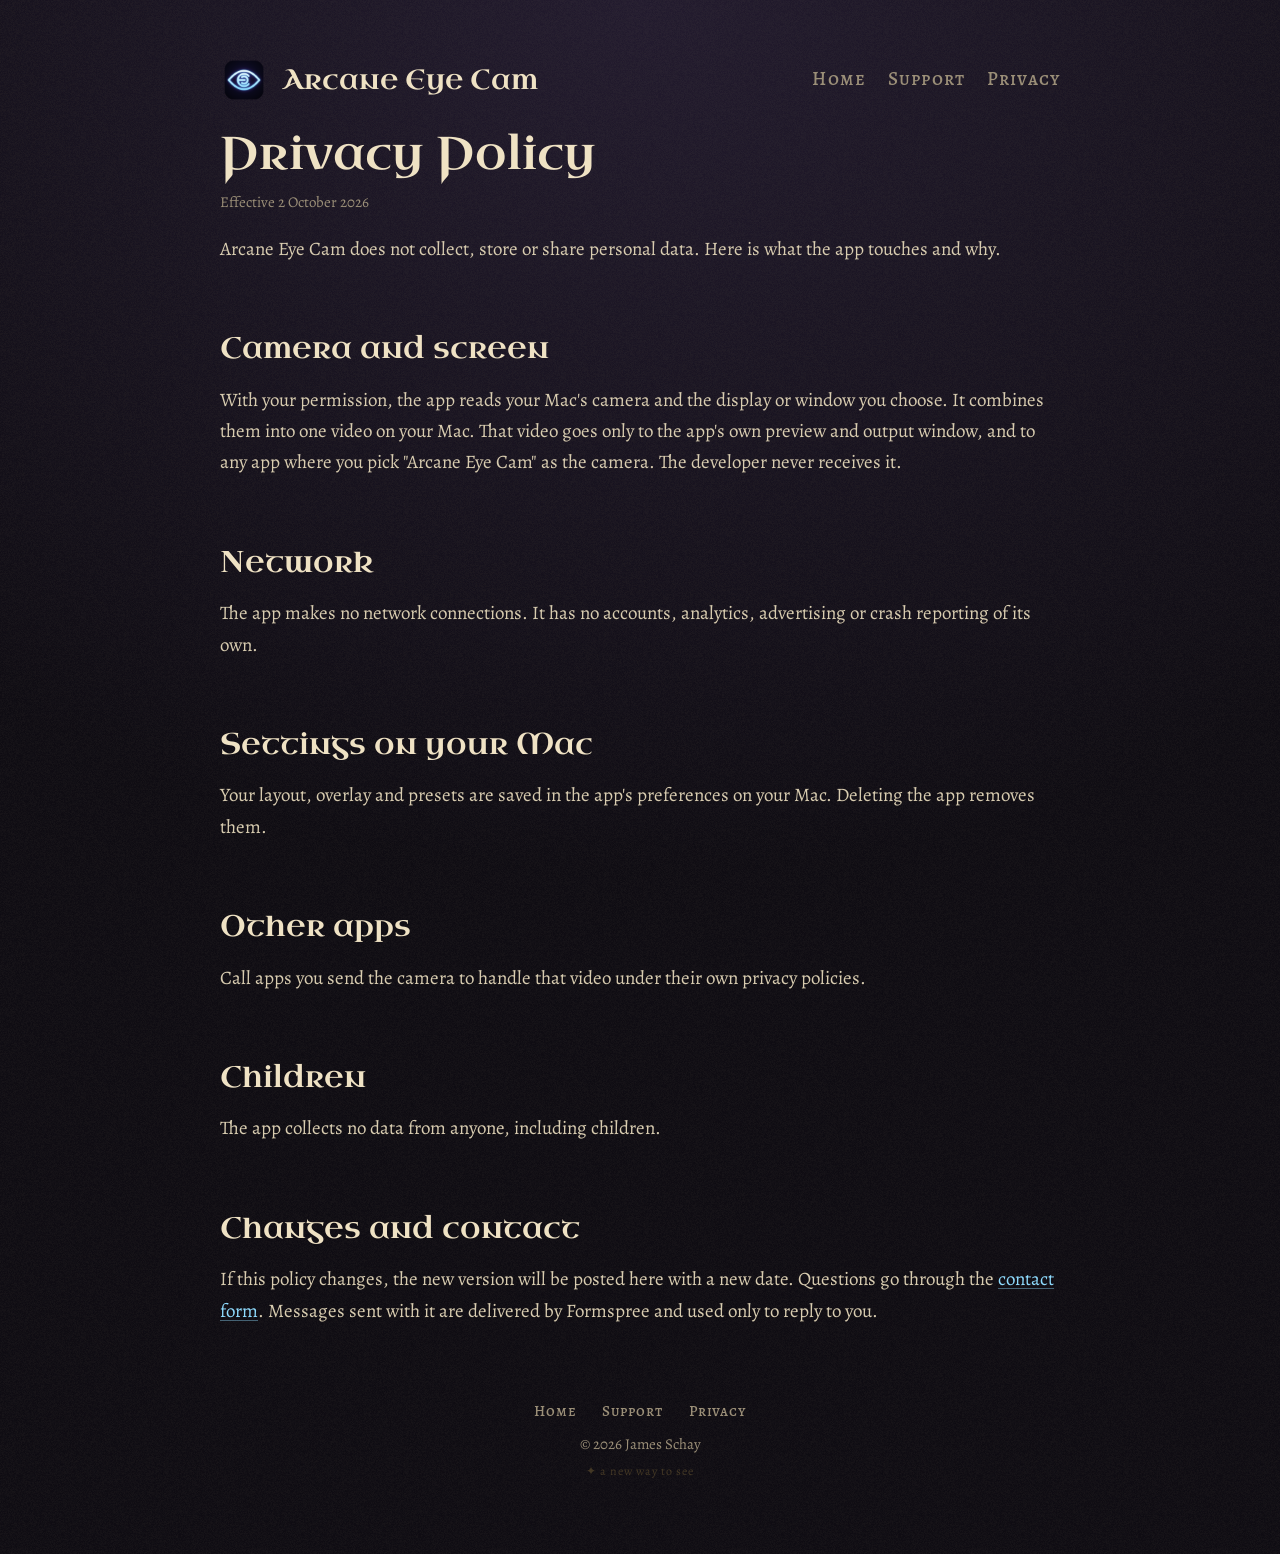
==== commit 96a6e540: "Footer tip line: a new way to see Co-Authored-By: Claude Opus 5.5 (1M context) <noreply@anthropic.co" ====
--- a/privacy.html
+++ b/privacy.html
@@ -12,4 +12,4 @@
 <h2>Children</h2><p>The app collects no data from anyone, including children.</p>
 <h2>Changes and contact</h2>
 <p>If this policy changes, the new version will be posted here with a new date. Questions go through the <a href="support.html#contact">contact form</a>. Messages sent with it are delivered by Formspree and used only to reply to you.</p>
-<footer><nav><a href="./">Home</a><a href="support.html">Support</a><a href="privacy.html">Privacy</a></nav>© 2026 James Schay<a class="tip" href="https://ko-fi.com/tuschay" rel="noopener" title="Leave a tip">✦ feed the eye</a></footer></main></body></html>
+<footer><nav><a href="./">Home</a><a href="support.html">Support</a><a href="privacy.html">Privacy</a></nav>© 2026 James Schay<a class="tip" href="https://ko-fi.com/tuschay" rel="noopener" title="Leave a tip">✦ a new way to see</a></footer></main></body></html>
--- a/style.css
+++ b/style.css
@@ -81,3 +81,6 @@
 /* the quiet tip link (Ko-fi), a faint glyph after the copyright */
 footer a.tip{display:block;margin-top:6px;font-size:12px;letter-spacing:.08em;color:var(--gold-dim);opacity:.55}
 footer a.tip:hover{opacity:1;color:var(--gold)}
+.windows{margin-top:56px}.steps{padding-left:1.4em}.steps li{margin:0 0 10px}
+.nowrap{white-space:nowrap}
+.cta.soon{cursor:default;border-style:dashed;color:var(--text)}.cta.soon:hover{background:none}
